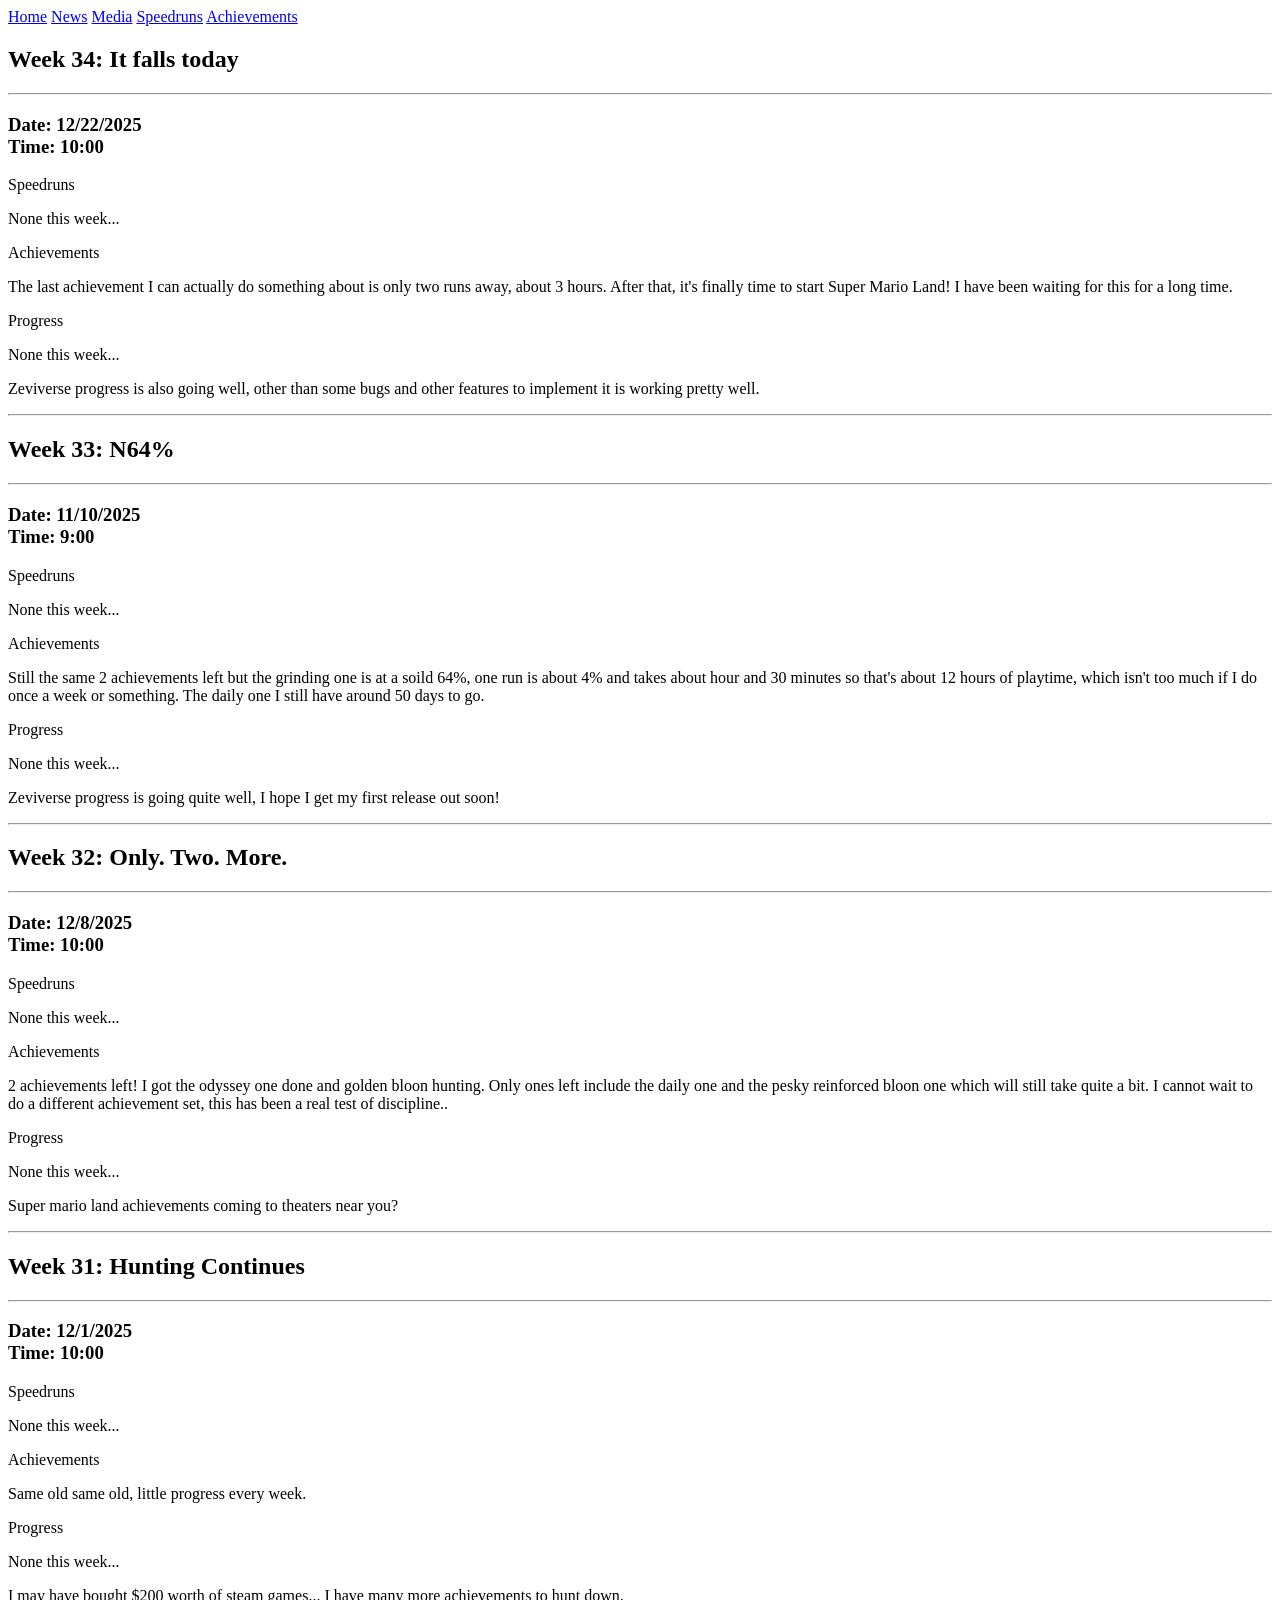
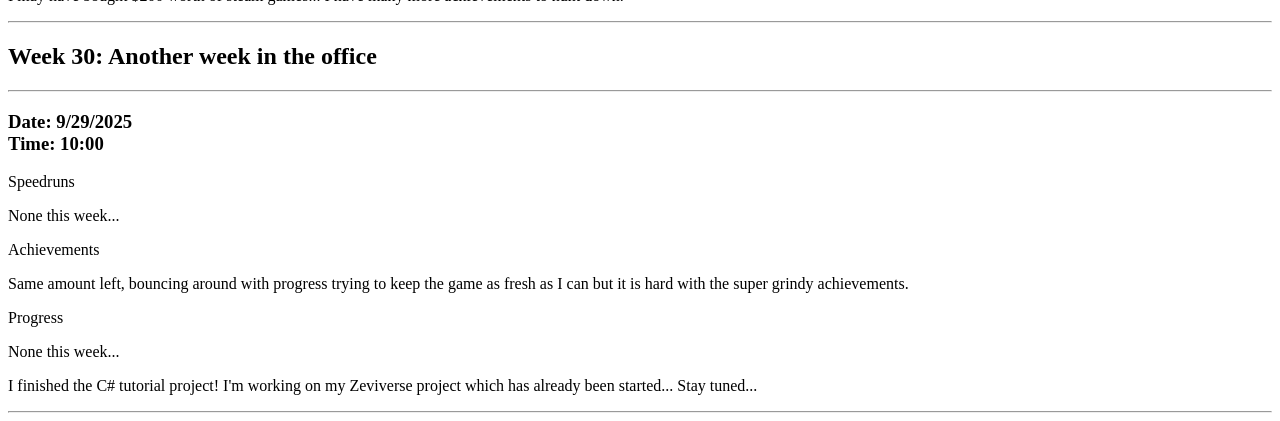
==== docs/news.html @ 26a3eae3 "Newws Update 2025-12-22" ====
<!DOCTYPE html>
<html lang="en">
<head>
  <meta charset="UTF-8">
  <meta name="viewport" content="width=device-width, initial-scale=1.0">
  <title>News Page</title>
  <link rel="stylesheet" href="../styles/styles.css">
  <link href="https://fonts.googleapis.com/css?family=Oxanium" rel="stylesheet">
  <link rel="icon" href="../images/ZevihexMain (Big).png" type="image/png">
</head>
<body>
  <header>
    <nav>
      <a href="../index.html">Home</a>
      <a href="#" class="active">News</a>
      <a href="./media.html">Media</a>
      <a href="./speedruns.html">Speedruns</a>
      <a href="./achievements.html">Achievements</a>
    </nav>
  </header>
  <div class="container">
    <h2>Week 34: It falls today</h2>
    <hr>
    <h3>Date: 12/22/2025<br>Time: 10:00</h3>
    <p class="underline">Speedruns</p>
      None this week...
    <p>
    </p>
    <p class="underline">Achievements</p>
    <p>
      The last achievement I can actually do something about is only two runs away, about 3 hours. After that, it's finally time to start Super Mario Land!
      I have been waiting for this for a long time.
    </p>
    <p class="underline">Progress</p>
    <p>None this week...</p>
    <p>
      Zeviverse progress is also going well, other than some bugs and other features to implement it is working pretty well.
    </p>
    <hr>
  </div>
  <div class="container">
    <h2>Week 33: N64%</h2>
    <hr>
    <h3>Date: 11/10/2025<br>Time: 9:00</h3>
    <p class="underline">Speedruns</p>
      None this week...
    <p>
    </p>
    <p class="underline">Achievements</p>
    <p>
      Still the same 2 achievements left but the grinding one is at a soild 64%,
      one run is about 4% and takes about hour and 30 minutes so that's about 12 hours of playtime,
      which isn't too much if I do once a week or something. The daily one I still have around 50 days to go.
    </p>
    <p class="underline">Progress</p>
    <p>None this week...</p>
    <p>
      Zeviverse progress is going quite well, I hope I get my first release out soon!
    </p>
    <hr>
  </div>
  <div class="container">
    <h2>Week 32: Only. Two. More.</h2>
    <hr>
    <h3>Date: 12/8/2025<br>Time: 10:00</h3>
    <p class="underline">Speedruns</p>
      None this week...
    <p>
    </p>
    <p class="underline">Achievements</p>
    <p>
      2 achievements left! I got the odyssey one done and golden bloon hunting.
      Only ones left include the daily one and the pesky reinforced bloon one which will still take quite a bit.
      I cannot wait to do a different achievement set, this has been a real test of discipline..
    </p>
    <p class="underline">Progress</p>
    <p>None this week...</p>
    <p>
      Super mario land achievements coming to theaters near you?
    </p>
    <hr>
  </div>
  <div class="container">
    <h2>Week 31: Hunting Continues</h2>
    <hr>
    <h3>Date: 12/1/2025<br>Time: 10:00</h3>
    <p class="underline">Speedruns</p>
      None this week...
    <p>
    </p>
    <p class="underline">Achievements</p>
    <p>
      Same old same old, little progress every week.
    </p>
    <p class="underline">Progress</p>
    <p>None this week...</p>
    <p>
      I may have bought $200 worth of steam games... I have many more achievements to hunt down.
    </p>
    <hr>
  </div>
  <div class="container">
    <h2>Week 30: Another week in the office</h2>
    <hr>
    <h3>Date: 9/29/2025<br>Time: 10:00</h3>
    <p class="underline">Speedruns</p>
      None this week...
    <p>
    </p>
    <p class="underline">Achievements</p>
    <p>
      Same amount left, bouncing around with progress trying to keep the game as fresh as I can but it is hard with the super grindy achievements.
    </p>
    <p class="underline">Progress</p>
    <p>None this week...</p>
    <p>
      I finished the C# tutorial project! I'm working on my Zeviverse project which has already been started... Stay tuned...
    </p>
    <hr>
  </div>
</body>
</html>
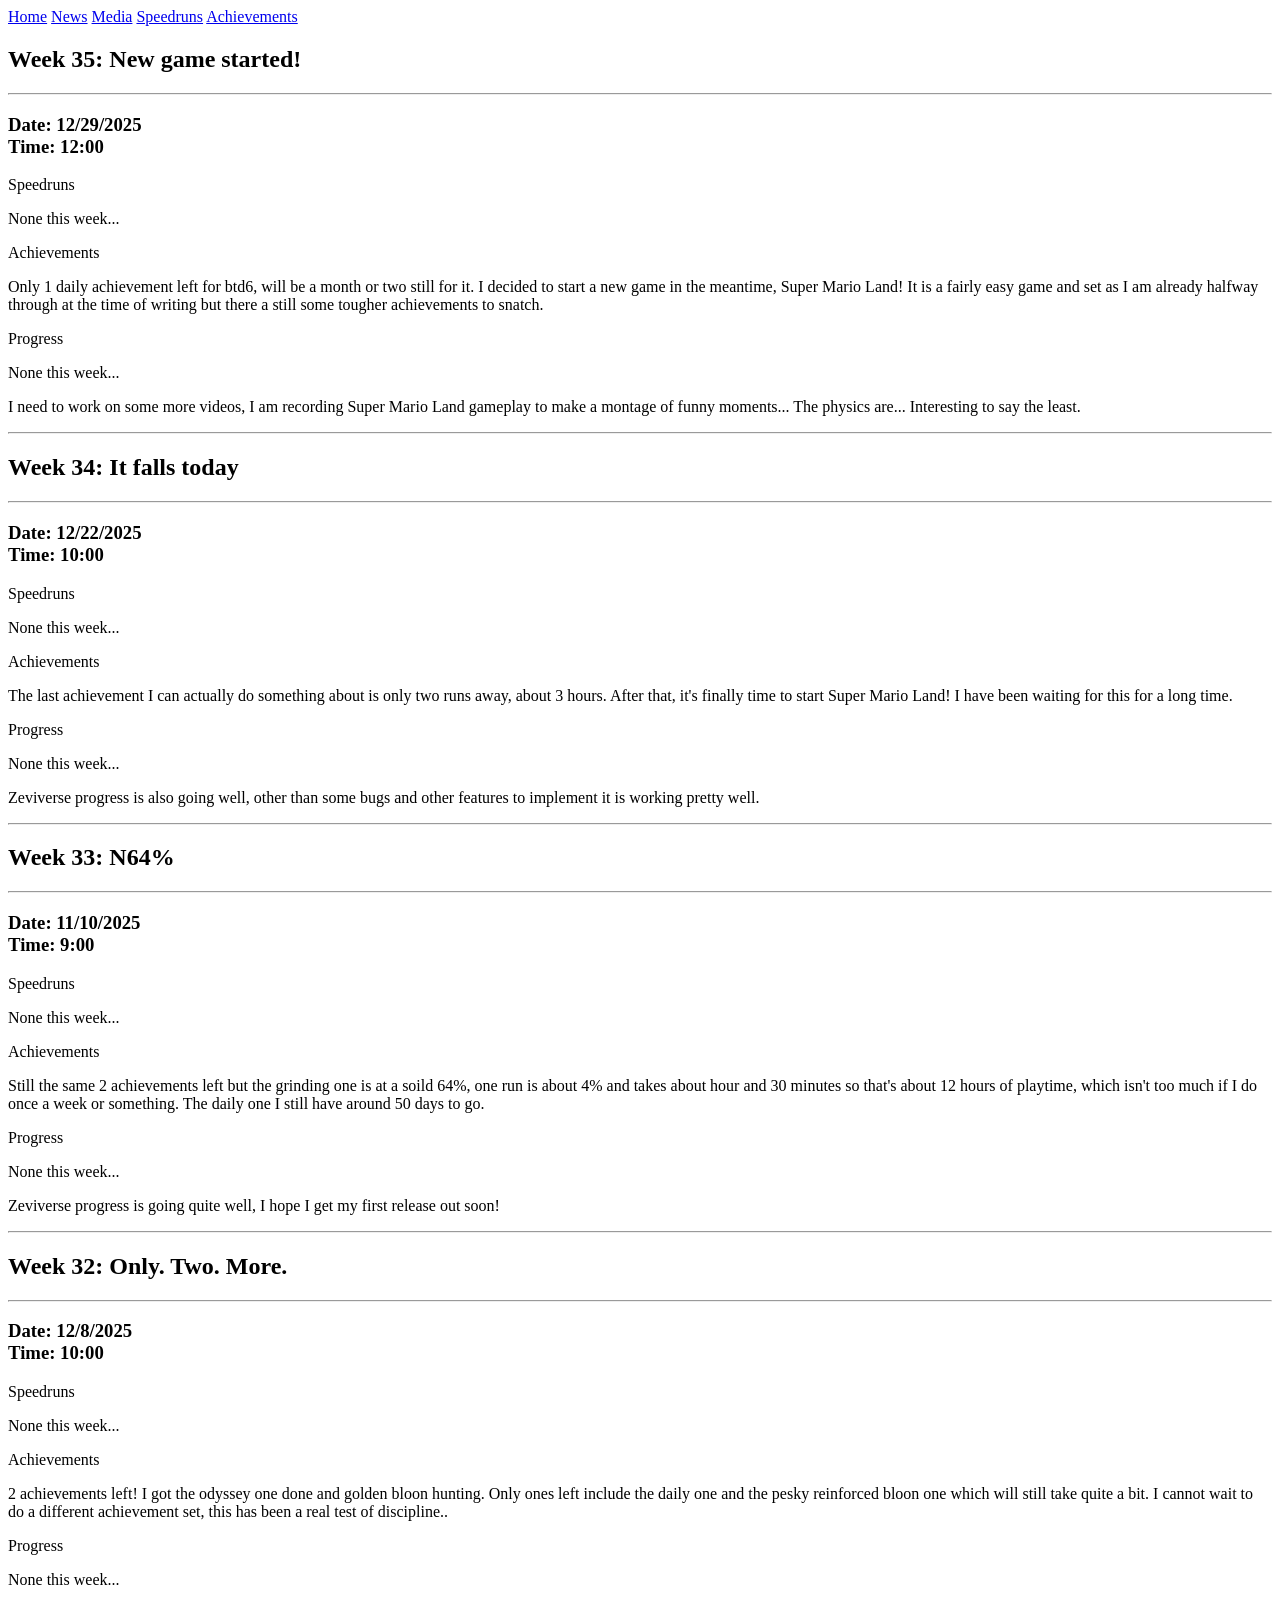
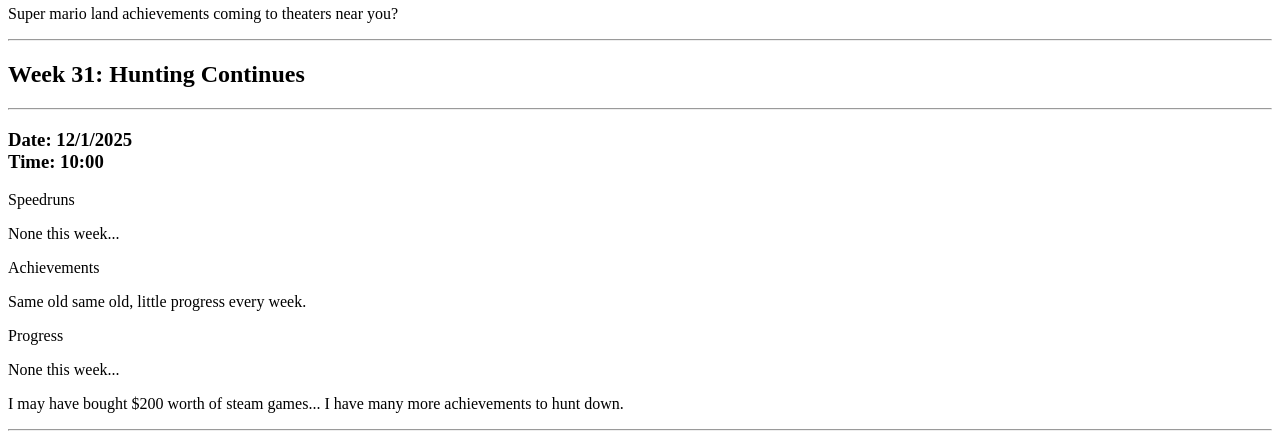
==== commit f7876a8b: "News Update 2025-12-29" ====
--- a/docs/news.html
+++ b/docs/news.html
@@ -18,6 +18,28 @@
       <a href="./achievements.html">Achievements</a>
     </nav>
   </header>
+    <div class="container">
+    <h2>Week 35: New game started!</h2>
+    <hr>
+    <h3>Date: 12/29/2025<br>Time: 12:00</h3>
+    <p class="underline">Speedruns</p>
+      None this week...
+    <p>
+    </p>
+    <p class="underline">Achievements</p>
+    <p>
+      Only 1 daily achievement left for btd6, will be a month or two still for it. I decided to start a new game in the meantime,
+      Super Mario Land! It is a fairly easy game and set as I am already halfway through at the time of writing but there a
+      still some tougher achievements to snatch.
+    </p>
+    <p class="underline">Progress</p>
+    <p>None this week...</p>
+    <p>
+      I need to work on some more videos, I am recording Super Mario Land gameplay to
+      make a montage of funny moments... The physics are... Interesting to say the least.
+    </p>
+    <hr>
+  </div>
   <div class="container">
     <h2>Week 34: It falls today</h2>
     <hr>
@@ -99,24 +121,5 @@
     </p>
     <hr>
   </div>
-  <div class="container">
-    <h2>Week 30: Another week in the office</h2>
-    <hr>
-    <h3>Date: 9/29/2025<br>Time: 10:00</h3>
-    <p class="underline">Speedruns</p>
-      None this week...
-    <p>
-    </p>
-    <p class="underline">Achievements</p>
-    <p>
-      Same amount left, bouncing around with progress trying to keep the game as fresh as I can but it is hard with the super grindy achievements.
-    </p>
-    <p class="underline">Progress</p>
-    <p>None this week...</p>
-    <p>
-      I finished the C# tutorial project! I'm working on my Zeviverse project which has already been started... Stay tuned...
-    </p>
-    <hr>
-  </div>
 </body>
 </html>
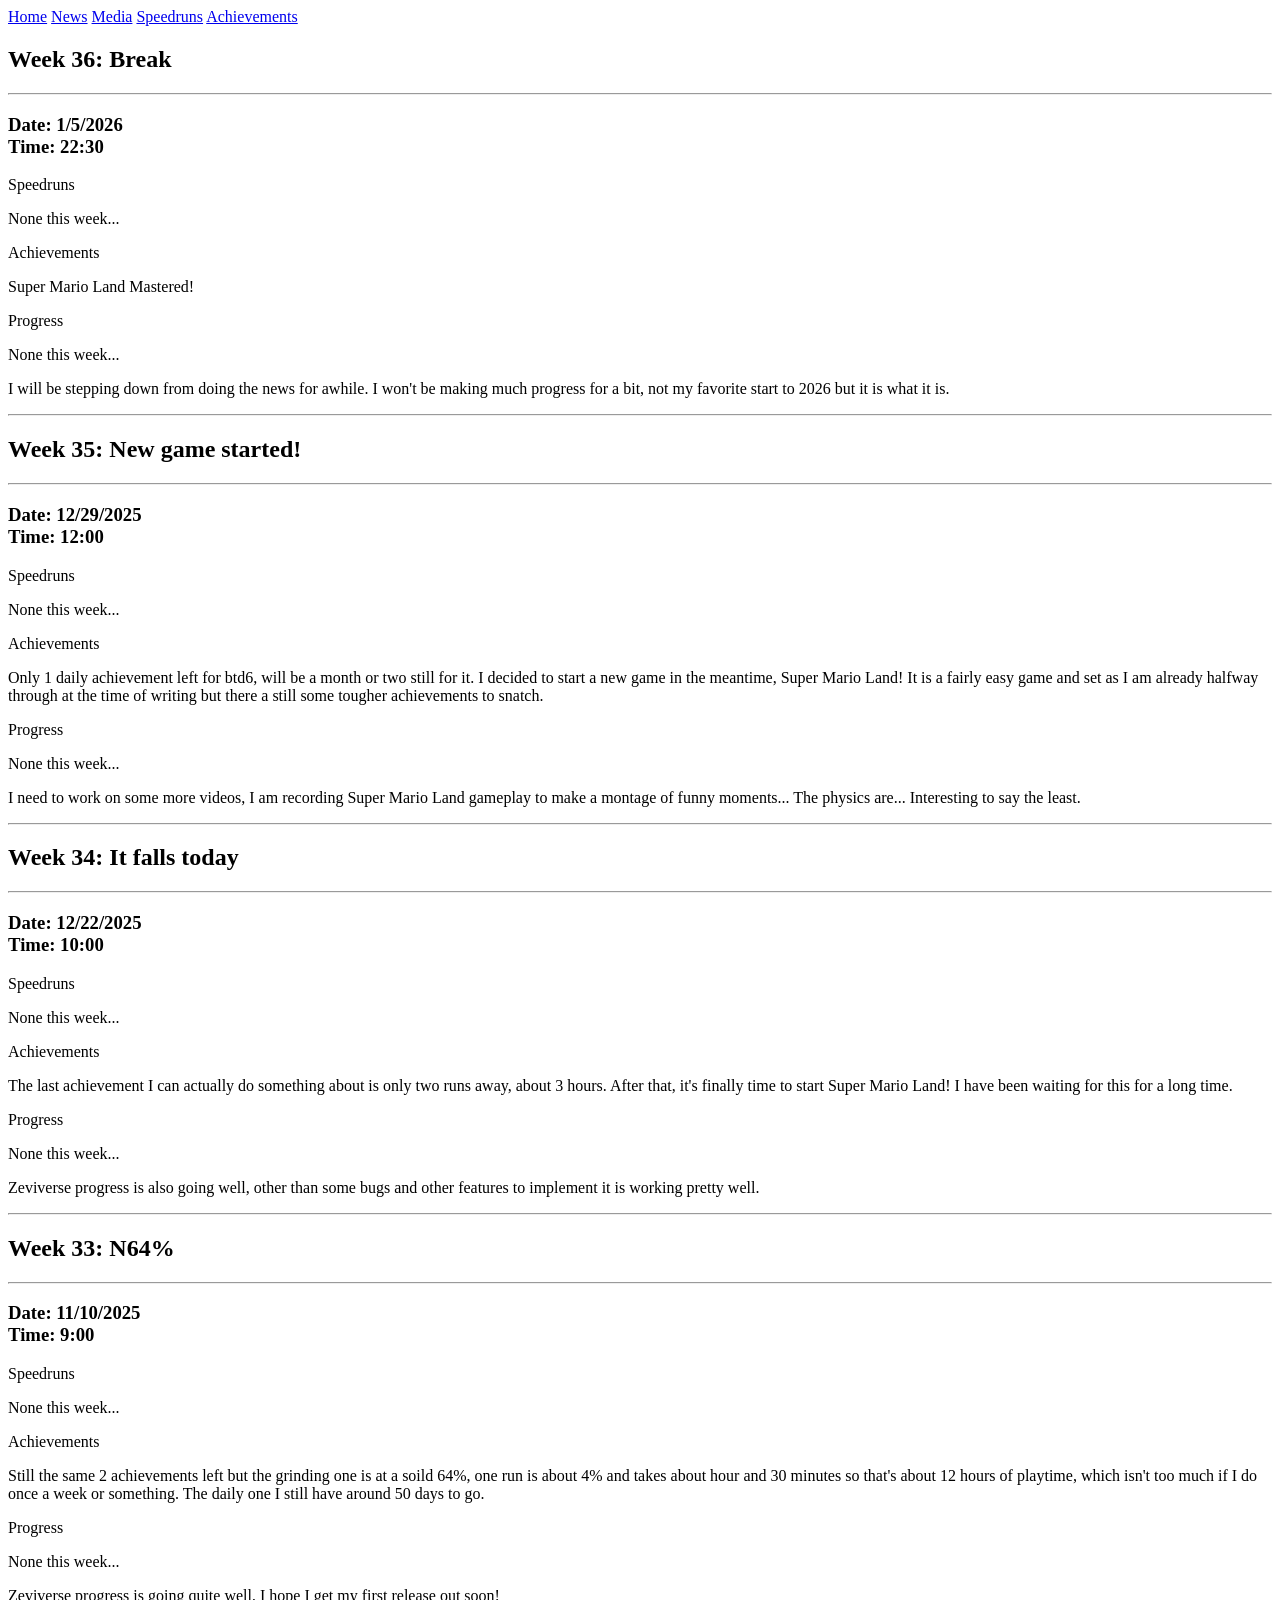
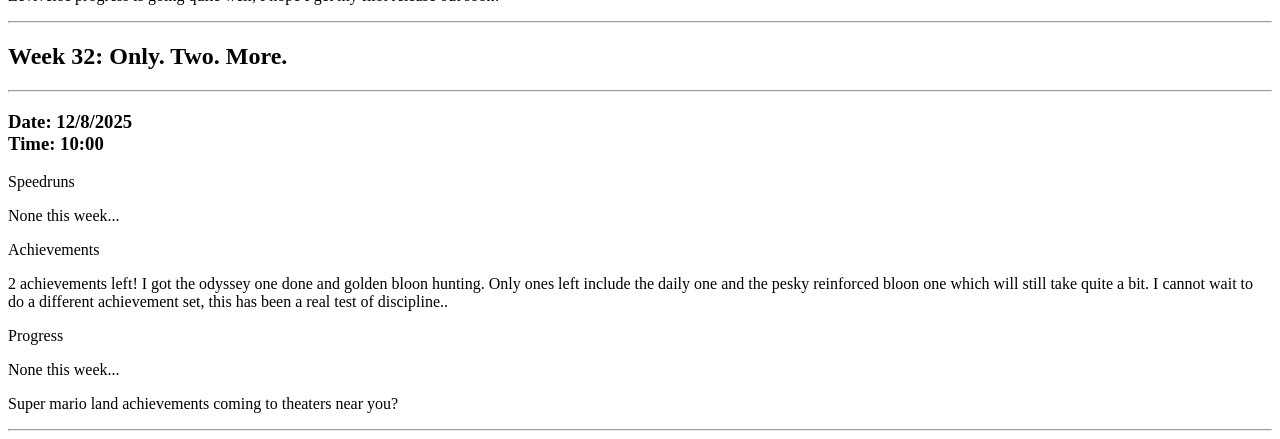
==== commit bc45fb94: "News Update 2026-1-5" ====
--- a/docs/news.html
+++ b/docs/news.html
@@ -18,6 +18,26 @@
       <a href="./achievements.html">Achievements</a>
     </nav>
   </header>
+      <div class="container">
+      <h2>Week 36: Break</h2>
+      <hr>
+      <h3>Date: 1/5/2026<br>Time: 22:30</h3>
+      <p class="underline">Speedruns</p>
+        None this week...
+      <p>
+      </p>
+      <p class="underline">Achievements</p>
+      <p>
+        Super Mario Land Mastered!
+      </p>
+      <p class="underline">Progress</p>
+      <p>None this week...</p>
+      <p>
+        I will be stepping down from doing the news for awhile.
+        I won't be making much progress for a bit, not my favorite start to 2026 but it is what it is.
+      </p>
+      <hr>
+    </div>
     <div class="container">
     <h2>Week 35: New game started!</h2>
     <hr>
@@ -102,24 +122,5 @@
     </p>
     <hr>
   </div>
-  <div class="container">
-    <h2>Week 31: Hunting Continues</h2>
-    <hr>
-    <h3>Date: 12/1/2025<br>Time: 10:00</h3>
-    <p class="underline">Speedruns</p>
-      None this week...
-    <p>
-    </p>
-    <p class="underline">Achievements</p>
-    <p>
-      Same old same old, little progress every week.
-    </p>
-    <p class="underline">Progress</p>
-    <p>None this week...</p>
-    <p>
-      I may have bought $200 worth of steam games... I have many more achievements to hunt down.
-    </p>
-    <hr>
-  </div>
 </body>
 </html>
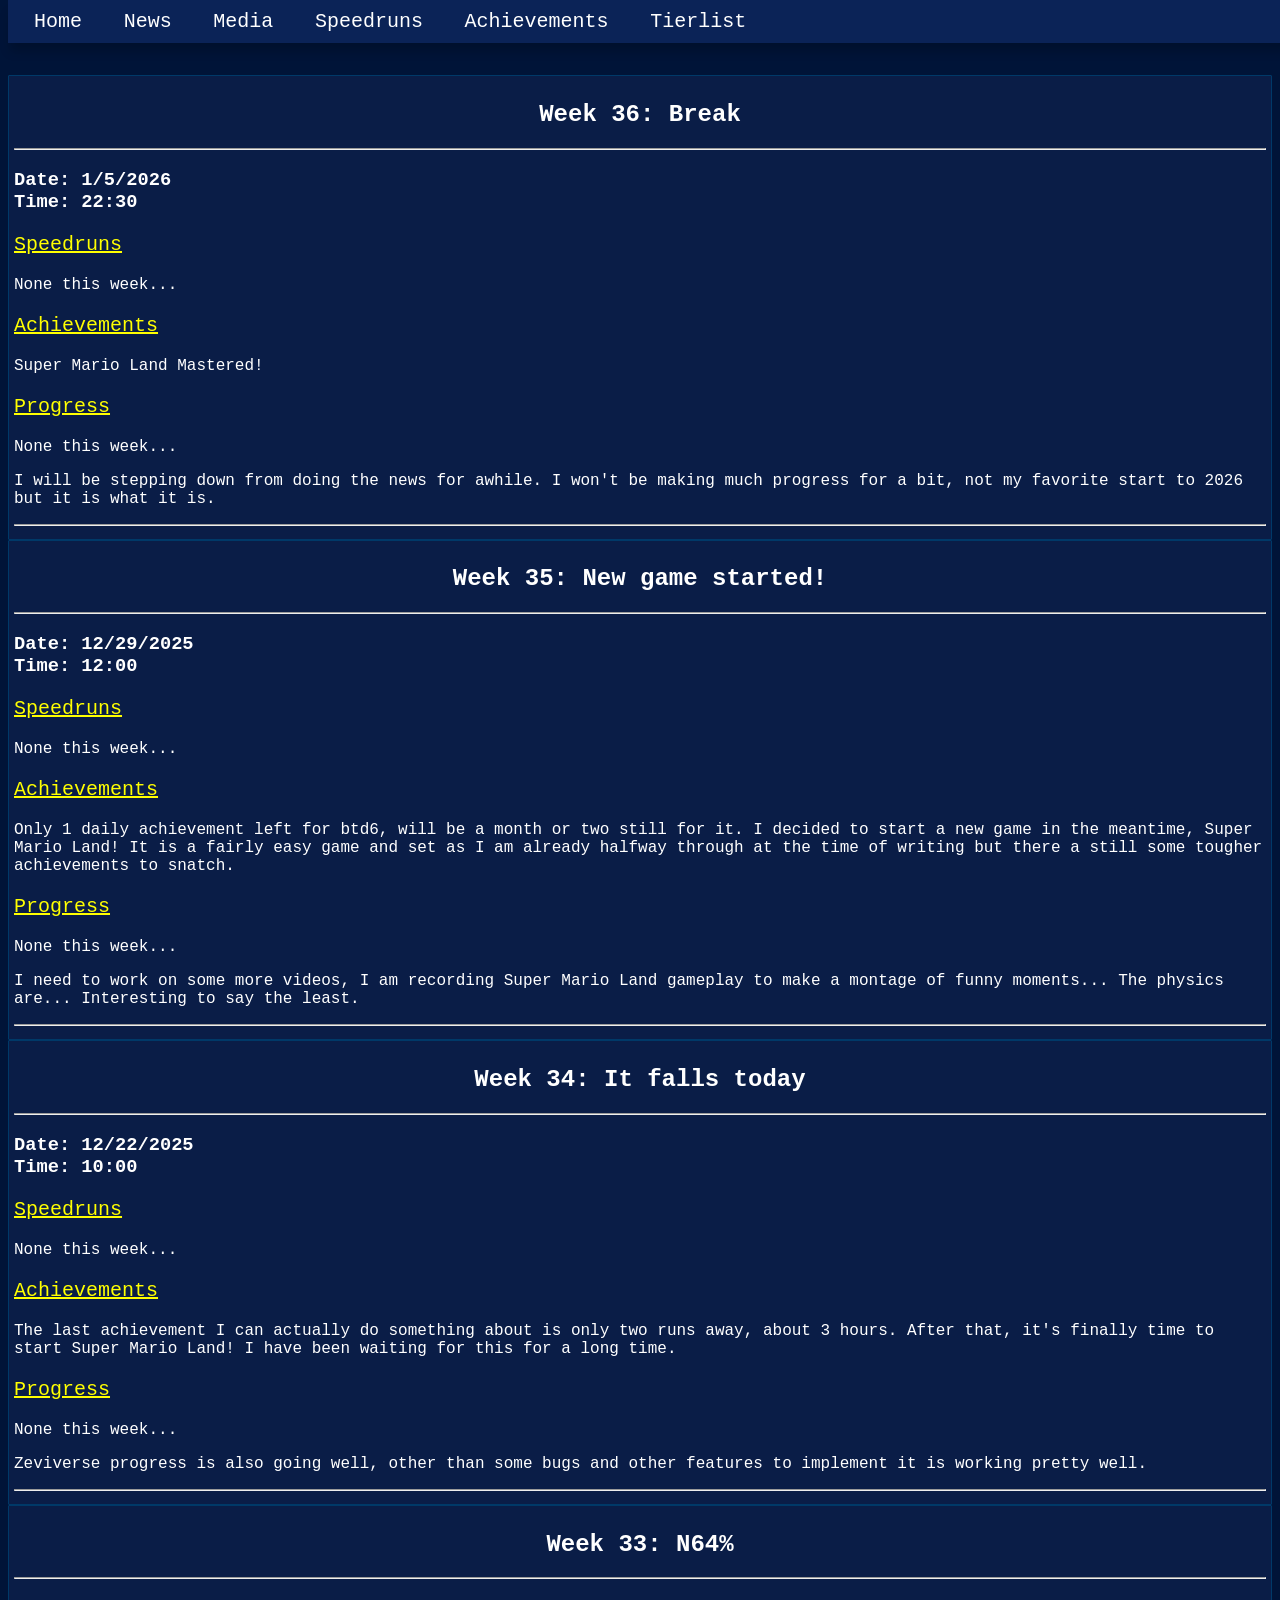
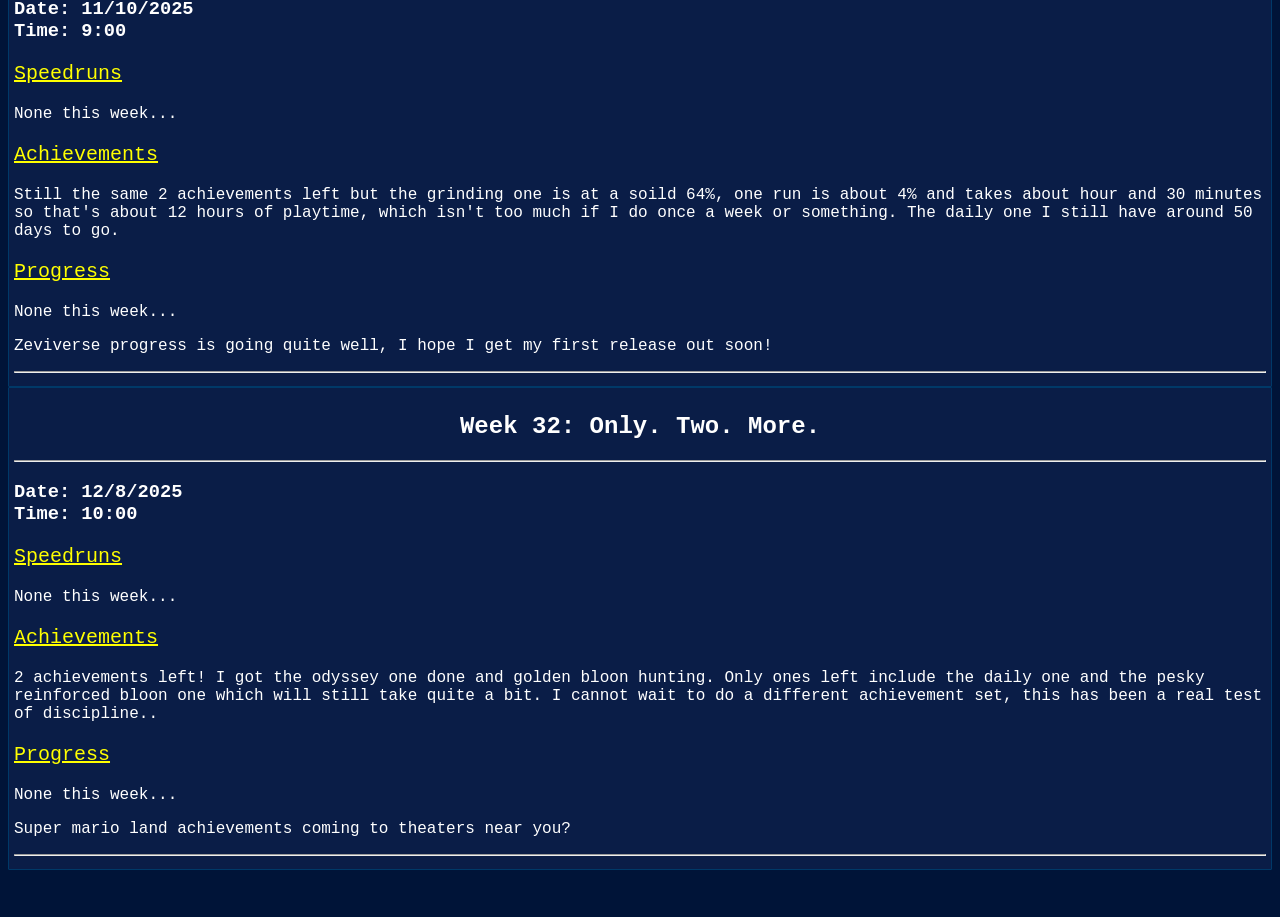
==== commit 3e61f375: "Add Tierlist Tab" ====
--- a/docs/news.html
+++ b/docs/news.html
@@ -16,6 +16,7 @@
       <a href="./media.html">Media</a>
       <a href="./speedruns.html">Speedruns</a>
       <a href="./achievements.html">Achievements</a>
+      <a href="./tierlist.html">Tierlist</a>
     </nav>
   </header>
       <div class="container">
--- a/styles/styles.css
+++ b/styles/styles.css
@@ -0,0 +1,226 @@
+/* Text Styles */
+body {
+  background: rgb(0, 20, 56);
+  color: white;
+  font-family: Oxanium, monospace, 'Times New Roman', serif;
+  margin-top: 4.6875rem;
+  overflow-y: scroll;
+}
+
+h1 {
+  font-size: 50px;
+  text-align: center;
+}
+
+h2 {
+  text-align: center;
+}
+
+img {
+  border-radius: 8px;
+  width: 100%;
+}
+
+.underline {
+  color: yellow;
+  font-size: 20px;
+  text-decoration: underline;
+}
+
+#welcome-p {
+  font-size: 30px;
+  text-align: center;
+}
+
+/* Container Styles */
+.container {
+  background-color: rgb(10, 29, 71);
+  border: 1px solid rgb(0, 57, 104);
+  border-radius: 1px;
+  padding: 5px;
+}
+
+.completionist {
+  width: 200px;
+}
+
+.image-link-container {
+  align-items: center;
+  display: flex;
+  flex-direction: column;
+  text-align: center;
+  width: 200px;
+}
+
+.image-link-container img {
+  display: block;
+  margin-bottom: 0;
+}
+
+.image-link-container p {
+  color: white;
+  font-size: 14px;
+}
+
+.image-row {
+  display: flex;
+  justify-content: space-evenly;
+}
+
+table {
+  border-collapse: collapse;
+  margin: 20px auto;
+  table-layout: fixed;
+  width: 80%;         
+}
+
+table th, table td {
+  border: 1px solid rgb(99, 114, 136);
+  font-family: monospace, 'Times New Roman', serif;
+  font-size: 12px;
+  padding: 8px 12px;
+}
+
+table th {
+  background-color: rgb(13, 18, 56);
+  color: rgb(170, 199, 197);
+  text-align: center;
+  
+}
+
+table td {
+  color: rgb(170, 202, 231);
+  padding: 4px 8px;
+  text-align: center;
+  white-space: normal;
+  word-wrap: break-word;
+}
+
+table tbody tr:nth-child(even) {
+  background-color: rgba(255, 255, 255, 0.05);
+}
+
+table tbody tr:nth-child(odd) {
+  background-color: transparent;
+}
+
+.video-link {
+  font-size: 12px;
+}
+
+/* Dropdown Styles */
+#filter-container {
+  display: none;
+  flex-wrap: wrap;
+  gap: 40px;
+  justify-content: center;
+  margin: 20px 0;
+}
+
+.filter-group {
+  align-items: center;
+  display: flex;
+  flex-direction: column;
+}
+
+.filter-group label {
+  color: white;
+  font-weight: bold;
+  margin-bottom: 5px;
+}
+
+.filter-group select {
+  background-color: rgb(20, 40, 80);
+  border-radius: 4px;
+  color: white;
+  font-size: 16px;
+  padding: 6px 10px;
+}
+
+#achievement-output, #output {
+  text-align: center;
+}
+
+#resetFilters, #resetAchievementFilters, #resetTierlistFilters {
+  background-color: rgb(30, 60, 120);
+  border-radius: 4px;
+  color: white;
+  cursor: pointer;
+  font-size: 16px;
+  padding: 6px 12px;
+}
+
+#resetFilters:hover, #resetAchievementFilters:hover {
+  background-color: rgb(50, 90, 180);
+}
+
+#seriesFilter, #gameFilter {
+  background-color: rgb(20, 40, 80);
+  border-radius: 4px;
+  color: white;
+  font-size: 16px;
+  padding: 6px 10px;
+}
+
+#seriesFilter option, #gameFilter option {
+  background-color: rgb(20, 40, 80);
+  color: white;
+}
+
+/* Nav Styles */
+a {
+  font-size: 100px;
+  text-decoration: none;
+}
+
+nav {
+  background: rgb(11, 35, 87);
+  box-shadow: 0 10px 10px -2px rgba(0, 0, 0, .2);
+  overflow: hidden;
+  padding: 10px;
+  position: fixed;
+  top: 0;
+  width: 100%;
+}
+
+nav a {
+  color: #fff;
+  font-size: 20px;
+  padding: 14px 16px;
+  text-align: center;
+  transition: 0.1s;
+}
+
+nav a:hover {
+  color: #d6d6d6;
+}
+
+/* Animation Styles */ 
+#spinner-container {
+  margin-top: 40px;
+  text-align: center;
+}
+
+.spinner {
+  animation: spin 1s linear infinite;
+  border: 6px solid rgba(255, 255, 255, 0.2);
+  border-radius: 50%;
+  border-top: 6px solid #ffffff;
+  display: none;
+  height: 40px;
+  margin: 0 auto;
+  width: 40px;
+}
+
+#loading-text {
+  color: white;
+  display: none;
+  font-size: 16px;
+  margin-top: 10px;
+}
+
+@keyframes spin {
+  0% { transform: rotate(0deg); }
+  100% { transform: rotate(360deg); }
+}
+
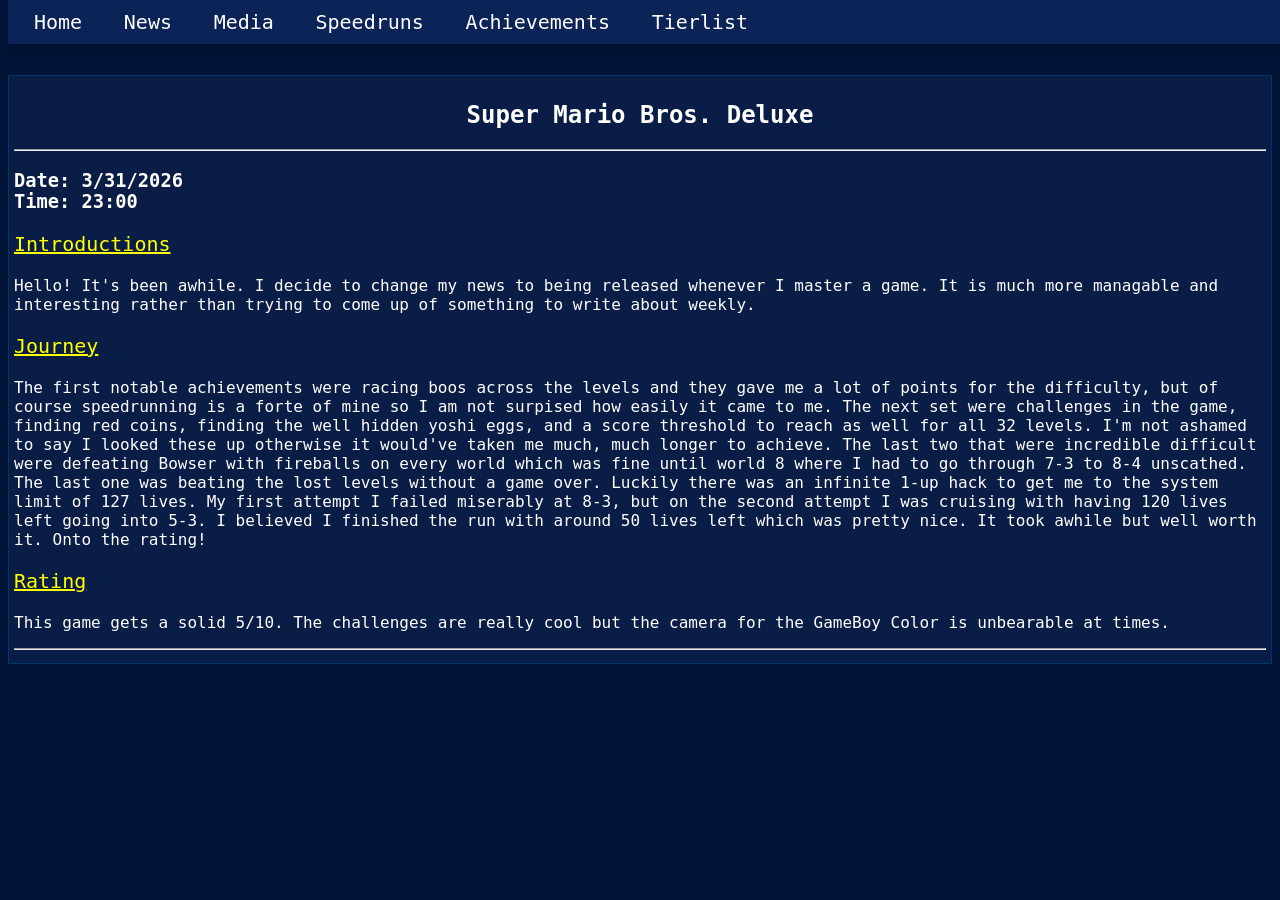
==== commit ebb98a04: "News and DB Update 2026-3-31" ====
--- a/docs/news.html
+++ b/docs/news.html
@@ -19,107 +19,30 @@
       <a href="./tierlist.html">Tierlist</a>
     </nav>
   </header>
-      <div class="container">
-      <h2>Week 36: Break</h2>
-      <hr>
-      <h3>Date: 1/5/2026<br>Time: 22:30</h3>
-      <p class="underline">Speedruns</p>
-        None this week...
-      <p>
-      </p>
-      <p class="underline">Achievements</p>
-      <p>
-        Super Mario Land Mastered!
-      </p>
-      <p class="underline">Progress</p>
-      <p>None this week...</p>
-      <p>
-        I will be stepping down from doing the news for awhile.
-        I won't be making much progress for a bit, not my favorite start to 2026 but it is what it is.
-      </p>
-      <hr>
-    </div>
-    <div class="container">
-    <h2>Week 35: New game started!</h2>
+  <div class="container">
+    <h2>Super Mario Bros. Deluxe</h2>
     <hr>
-    <h3>Date: 12/29/2025<br>Time: 12:00</h3>
-    <p class="underline">Speedruns</p>
-      None this week...
+    <h3>Date: 3/31/2026<br>Time: 23:00</h3>
+    <p class="underline">Introductions</p>
     <p>
+      Hello! It's been awhile.
+      I decide to change my news to being released whenever I master a game.
+      It is much more managable and interesting rather than trying to come up of something to write about weekly.
     </p>
-    <p class="underline">Achievements</p>
+    <p class="underline">Journey</p>
     <p>
-      Only 1 daily achievement left for btd6, will be a month or two still for it. I decided to start a new game in the meantime,
-      Super Mario Land! It is a fairly easy game and set as I am already halfway through at the time of writing but there a
-      still some tougher achievements to snatch.
+      The first notable achievements were racing boos across the levels and they gave me a lot of points for the difficulty,
+      but of course speedrunning is a forte of mine so I am not surpised how easily it came to me. The next set were challenges in the game,
+      finding red coins, finding the well hidden yoshi eggs, and a score threshold to reach as well for all 32 levels. I'm not ashamed to say
+      I looked these up otherwise it would've taken me much, much longer to achieve. The last two that were incredible difficult were defeating Bowser
+      with fireballs on every world which was fine until world 8 where I had to go through 7-3 to 8-4 unscathed. The last one was beating the lost levels without a game over.
+      Luckily there was an infinite 1-up hack to get me to the system limit of 127 lives. My first attempt I failed miserably at 8-3, but on the second attempt I was
+      cruising with having 120 lives left going into 5-3. I believed I finished the run with around 50 lives left which was pretty nice. It took awhile but well worth it.
+      Onto the rating!
     </p>
-    <p class="underline">Progress</p>
-    <p>None this week...</p>
+    <p class="underline">Rating</p>
     <p>
-      I need to work on some more videos, I am recording Super Mario Land gameplay to
-      make a montage of funny moments... The physics are... Interesting to say the least.
-    </p>
-    <hr>
-  </div>
-  <div class="container">
-    <h2>Week 34: It falls today</h2>
-    <hr>
-    <h3>Date: 12/22/2025<br>Time: 10:00</h3>
-    <p class="underline">Speedruns</p>
-      None this week...
-    <p>
-    </p>
-    <p class="underline">Achievements</p>
-    <p>
-      The last achievement I can actually do something about is only two runs away, about 3 hours. After that, it's finally time to start Super Mario Land!
-      I have been waiting for this for a long time.
-    </p>
-    <p class="underline">Progress</p>
-    <p>None this week...</p>
-    <p>
-      Zeviverse progress is also going well, other than some bugs and other features to implement it is working pretty well.
-    </p>
-    <hr>
-  </div>
-  <div class="container">
-    <h2>Week 33: N64%</h2>
-    <hr>
-    <h3>Date: 11/10/2025<br>Time: 9:00</h3>
-    <p class="underline">Speedruns</p>
-      None this week...
-    <p>
-    </p>
-    <p class="underline">Achievements</p>
-    <p>
-      Still the same 2 achievements left but the grinding one is at a soild 64%,
-      one run is about 4% and takes about hour and 30 minutes so that's about 12 hours of playtime,
-      which isn't too much if I do once a week or something. The daily one I still have around 50 days to go.
-    </p>
-    <p class="underline">Progress</p>
-    <p>None this week...</p>
-    <p>
-      Zeviverse progress is going quite well, I hope I get my first release out soon!
-    </p>
-    <hr>
-  </div>
-  <div class="container">
-    <h2>Week 32: Only. Two. More.</h2>
-    <hr>
-    <h3>Date: 12/8/2025<br>Time: 10:00</h3>
-    <p class="underline">Speedruns</p>
-      None this week...
-    <p>
-    </p>
-    <p class="underline">Achievements</p>
-    <p>
-      2 achievements left! I got the odyssey one done and golden bloon hunting.
-      Only ones left include the daily one and the pesky reinforced bloon one which will still take quite a bit.
-      I cannot wait to do a different achievement set, this has been a real test of discipline..
-    </p>
-    <p class="underline">Progress</p>
-    <p>None this week...</p>
-    <p>
-      Super mario land achievements coming to theaters near you?
+      This game gets a solid 5/10. The challenges are really cool but the camera for the GameBoy Color is unbearable at times.
     </p>
     <hr>
   </div>
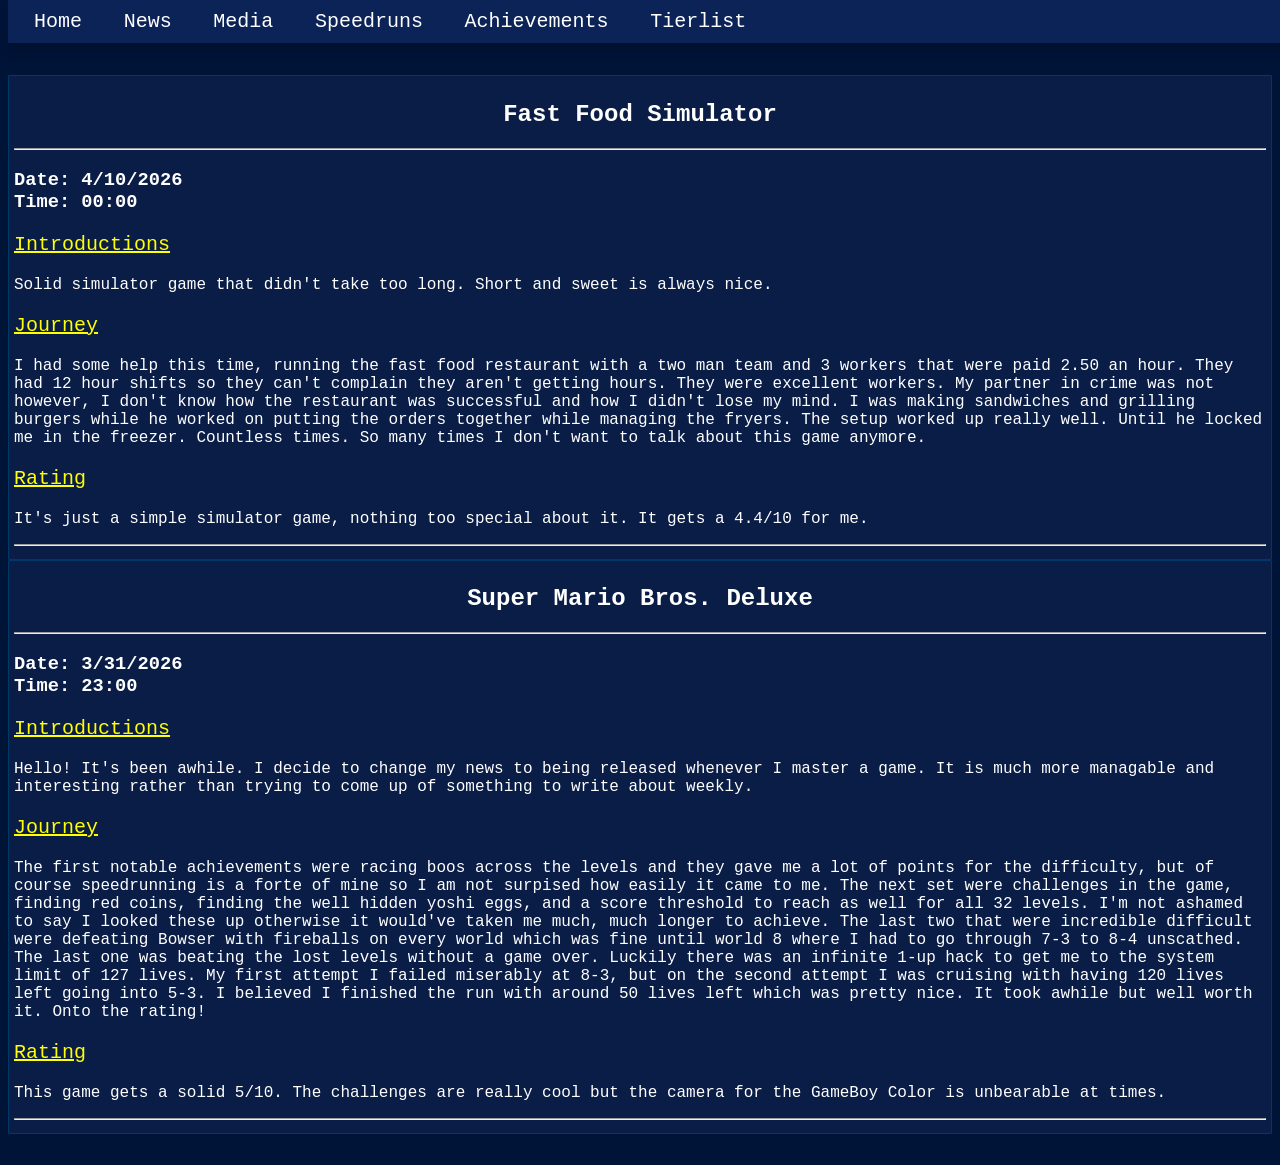
==== commit 07c722de: "News and DB Update 2026-4-10" ====
--- a/docs/news.html
+++ b/docs/news.html
@@ -19,6 +19,28 @@
       <a href="./tierlist.html">Tierlist</a>
     </nav>
   </header>
+  <div class="container">
+    <h2>Fast Food Simulator</h2>
+    <hr>
+    <h3>Date: 4/10/2026<br>Time: 00:00</h3>
+    <p class="underline">Introductions</p>
+    <p>
+      Solid simulator game that didn't take too long. Short and sweet is always nice.
+    </p>
+    <p class="underline">Journey</p>
+    <p>
+      I had some help this time, running the fast food restaurant with a two man team and 3 workers that were paid 2.50 an hour.
+      They had 12 hour shifts so they can't complain they aren't getting hours. They were excellent workers.
+      My partner in crime was not however, I don't know how the restaurant was successful and how I didn't lose my mind.
+      I was making sandwiches and grilling burgers while he worked on putting the orders together while managing the fryers.
+      The setup worked up really well. Until he locked me in the freezer. Countless times. So many times I don't want to talk about this game anymore.
+    </p>
+    <p class="underline">Rating</p>
+    <p>
+      It's just a simple simulator game, nothing too special about it. It gets a 4.4/10 for me.
+    </p>
+    <hr>
+  </div>
   <div class="container">
     <h2>Super Mario Bros. Deluxe</h2>
     <hr>
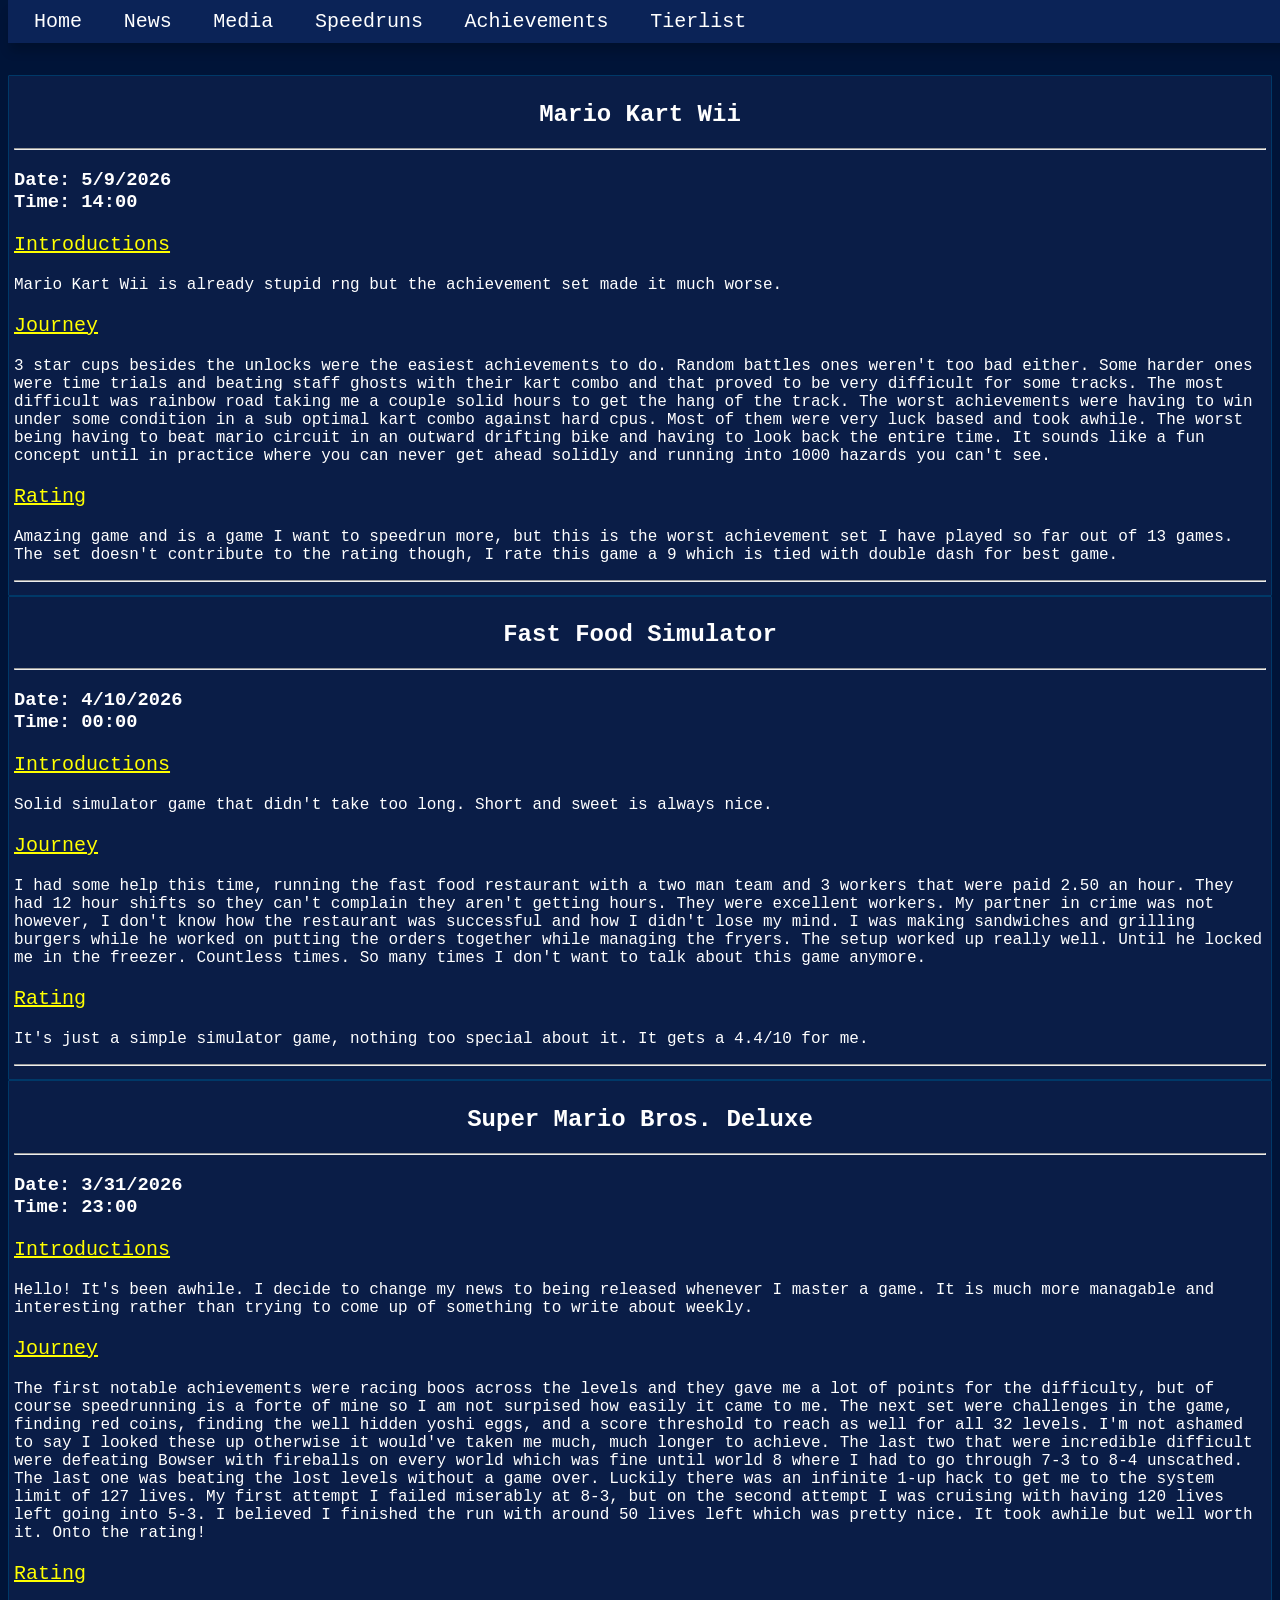
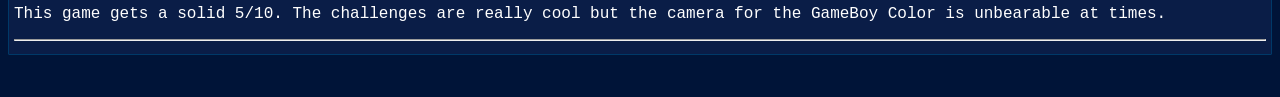
==== commit 625b45c1: "News and DB Update 2026-5-9" ====
--- a/docs/news.html
+++ b/docs/news.html
@@ -19,6 +19,30 @@
       <a href="./tierlist.html">Tierlist</a>
     </nav>
   </header>
+  <div class="container">
+    <h2>Mario Kart Wii</h2>
+    <hr>
+    <h3>Date: 5/9/2026<br>Time: 14:00</h3>
+    <p class="underline">Introductions</p>
+    <p>
+      Mario Kart Wii is already stupid rng but the achievement set made it much worse.
+    </p>
+    <p class="underline">Journey</p>
+    <p>
+      3 star cups besides the unlocks were the easiest achievements to do. Random battles ones weren't too bad either.
+      Some harder ones were time trials and beating staff ghosts with their kart combo and that proved to be very difficult for some tracks.
+      The most difficult was rainbow road taking me a couple solid hours to get the hang of the track. The worst achievements were
+      having to win under some condition in a sub optimal kart combo against hard cpus. Most of them were very luck based and took awhile. The worst
+      being having to beat mario circuit in an outward drifting bike and having to look back the entire time. It sounds like a fun concept until in practice
+      where you can never get ahead solidly and running into 1000 hazards you can't see.
+    </p>
+    <p class="underline">Rating</p>
+    <p>
+      Amazing game and is a game I want to speedrun more, but this is the worst achievement set I have played so far out of 13 games.
+      The set doesn't contribute to the rating though, I rate this game a 9 which is tied with double dash for best game.
+    </p>
+    <hr>
+  </div>
   <div class="container">
     <h2>Fast Food Simulator</h2>
     <hr>
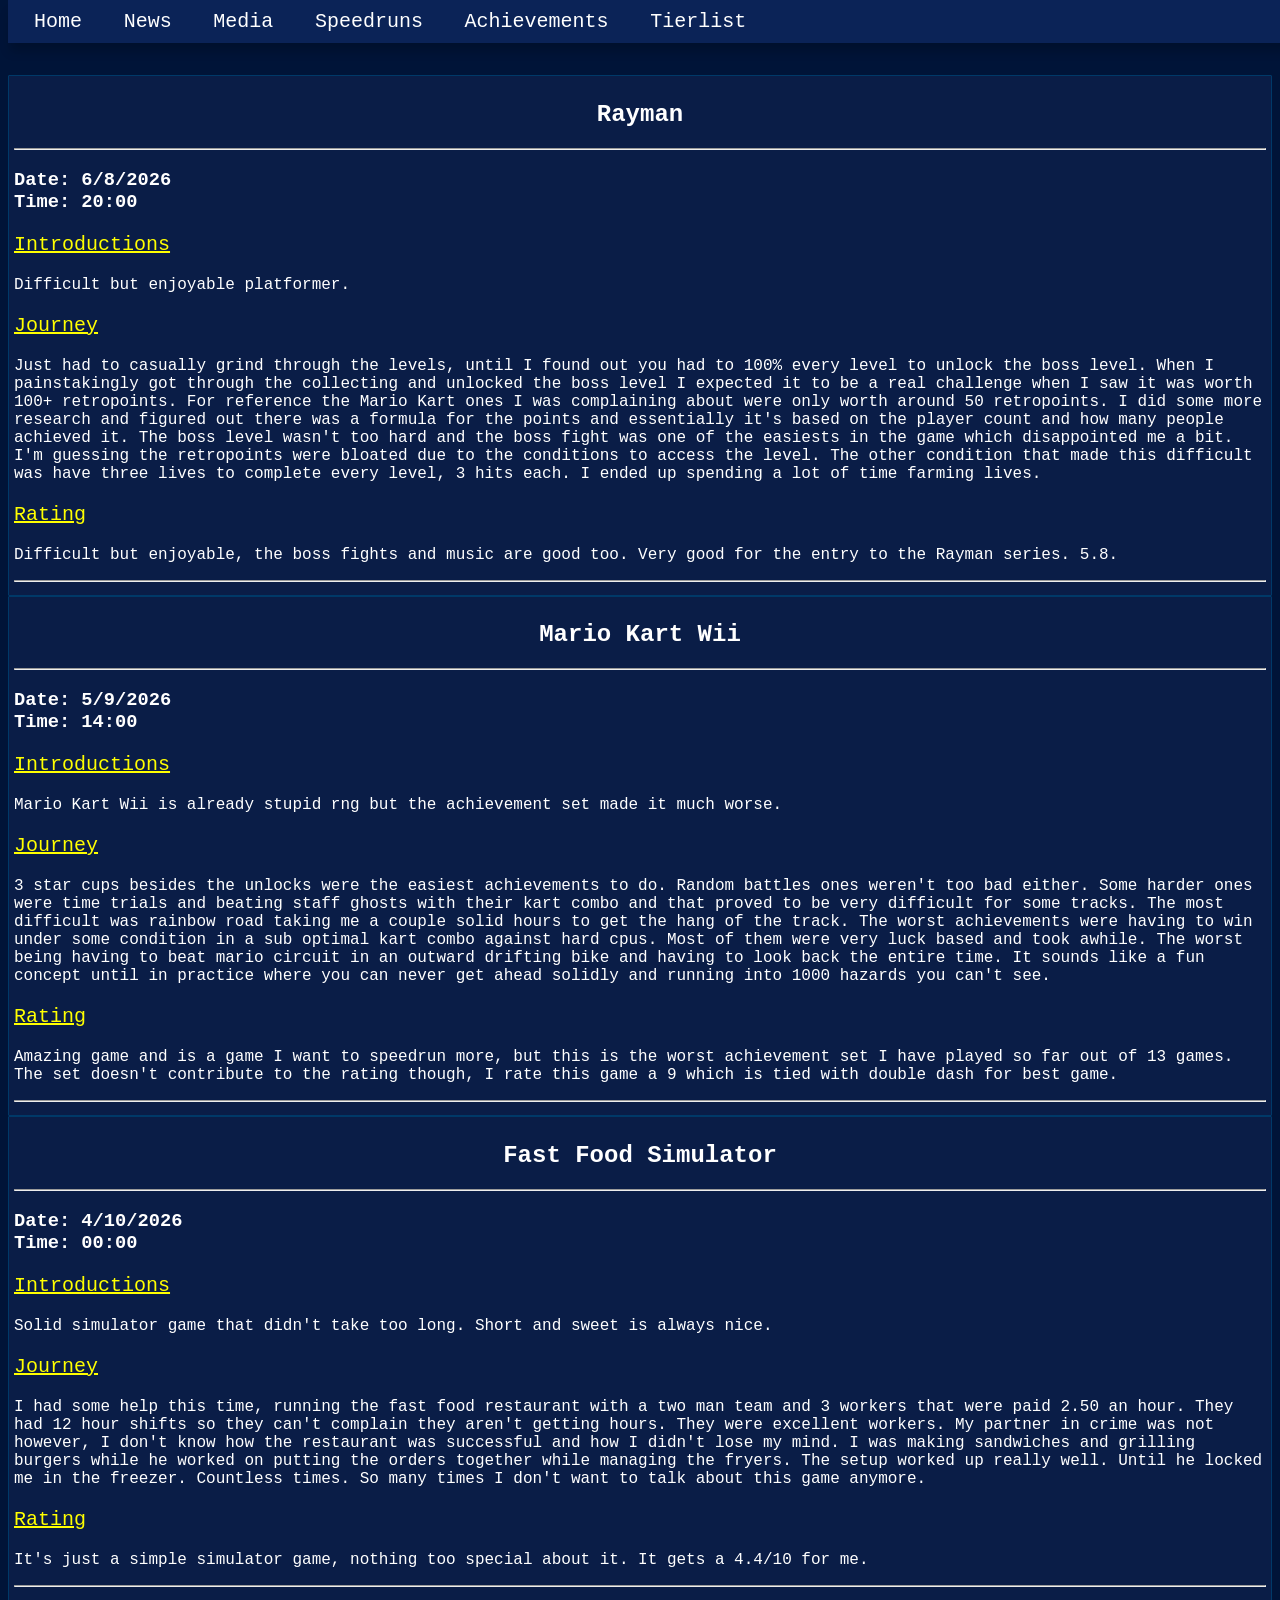
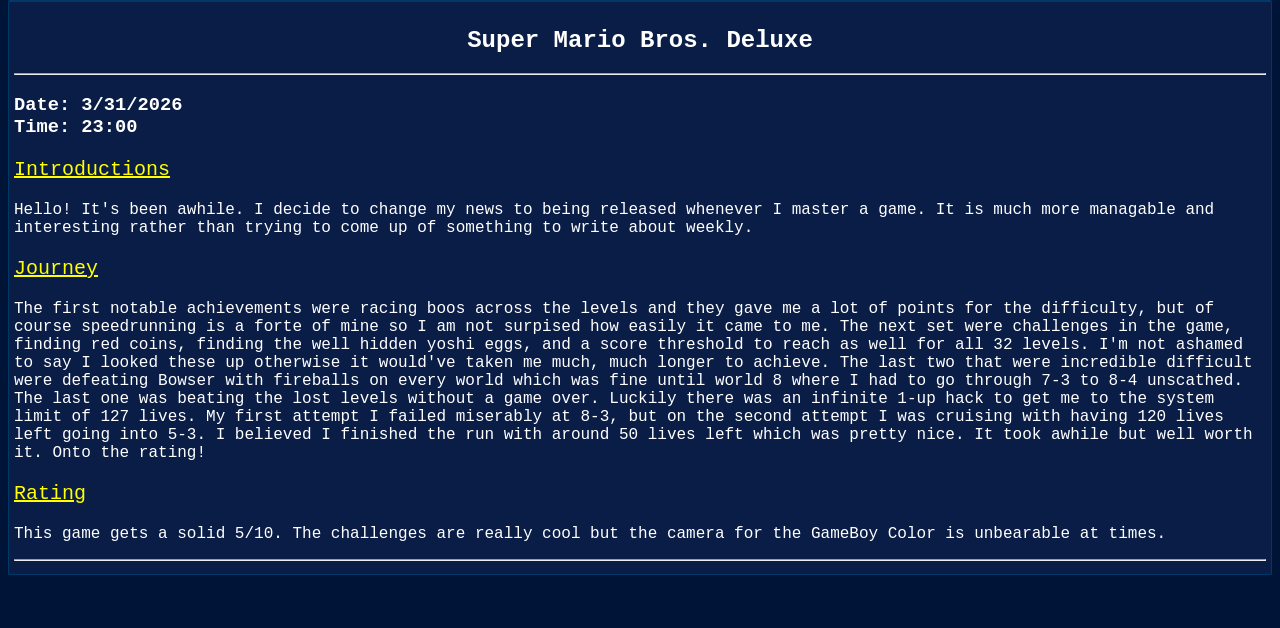
==== commit 1c898ba8: "News and DB Update 2026-6-8" ====
--- a/docs/news.html
+++ b/docs/news.html
@@ -19,6 +19,29 @@
       <a href="./tierlist.html">Tierlist</a>
     </nav>
   </header>
+  <div class="container">
+    <h2>Rayman</h2>
+    <hr>
+    <h3>Date: 6/8/2026<br>Time: 20:00</h3>
+    <p class="underline">Introductions</p>
+    <p>
+     Difficult but enjoyable platformer.
+    </p>
+    <p class="underline">Journey</p>
+    <p>
+      Just had to casually grind through the levels, until I found out you had to 100% every level to unlock the boss level.
+      When I painstakingly got through the collecting and unlocked the boss level I expected it to be a real challenge when I saw it was worth 100+ retropoints.
+      For reference the Mario Kart ones I was complaining about were only worth around 50 retropoints. I did some more research and figured out there was a formula
+      for the points and essentially it's based on the player count and how many people achieved it. The boss level wasn't too hard and the boss fight was one of the easiests
+      in the game which disappointed me a bit. I'm guessing the retropoints were bloated due to the conditions to access the level. The other condition that
+      made this difficult was have three lives to complete every level, 3 hits each. I ended up spending a lot of time farming lives.
+    </p>
+    <p class="underline">Rating</p>
+    <p>
+      Difficult but enjoyable, the boss fights and music are good too. Very good for the entry to the Rayman series. 5.8.
+    </p>
+    <hr>
+  </div>
   <div class="container">
     <h2>Mario Kart Wii</h2>
     <hr>
